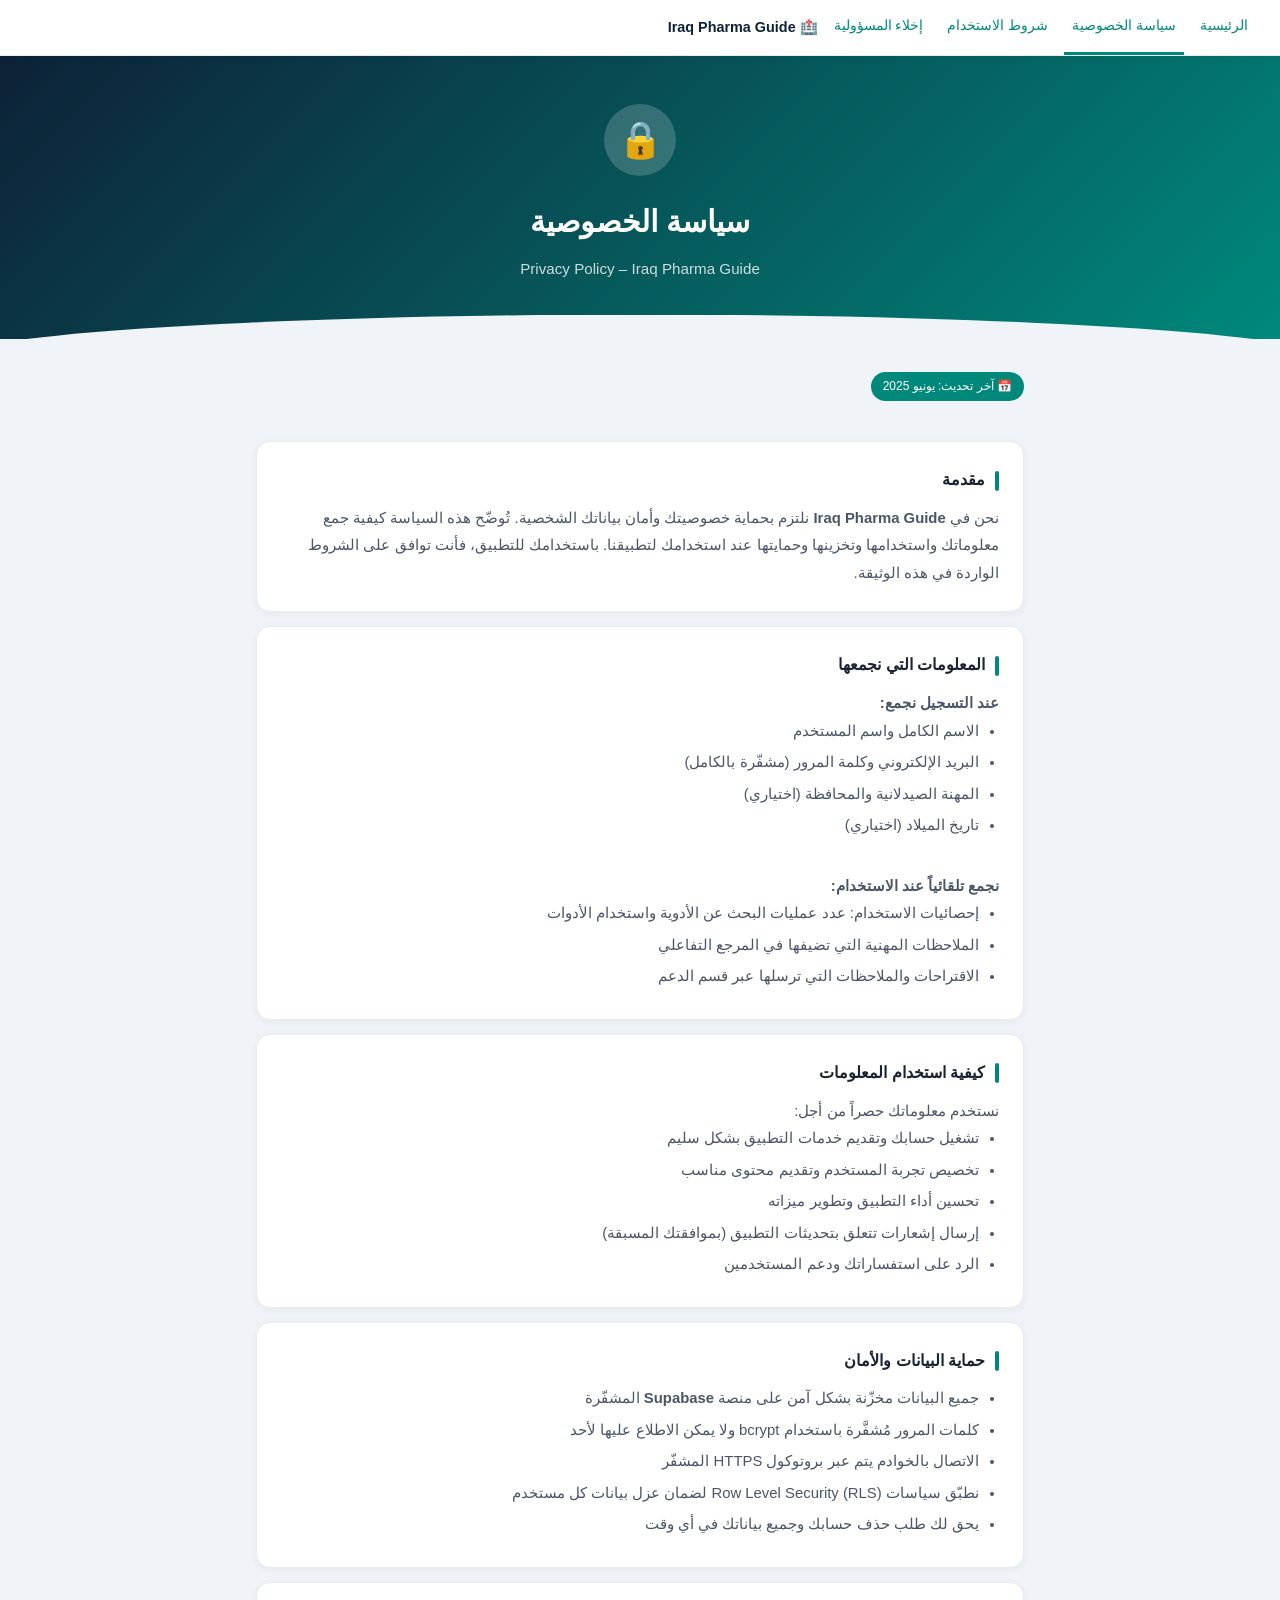
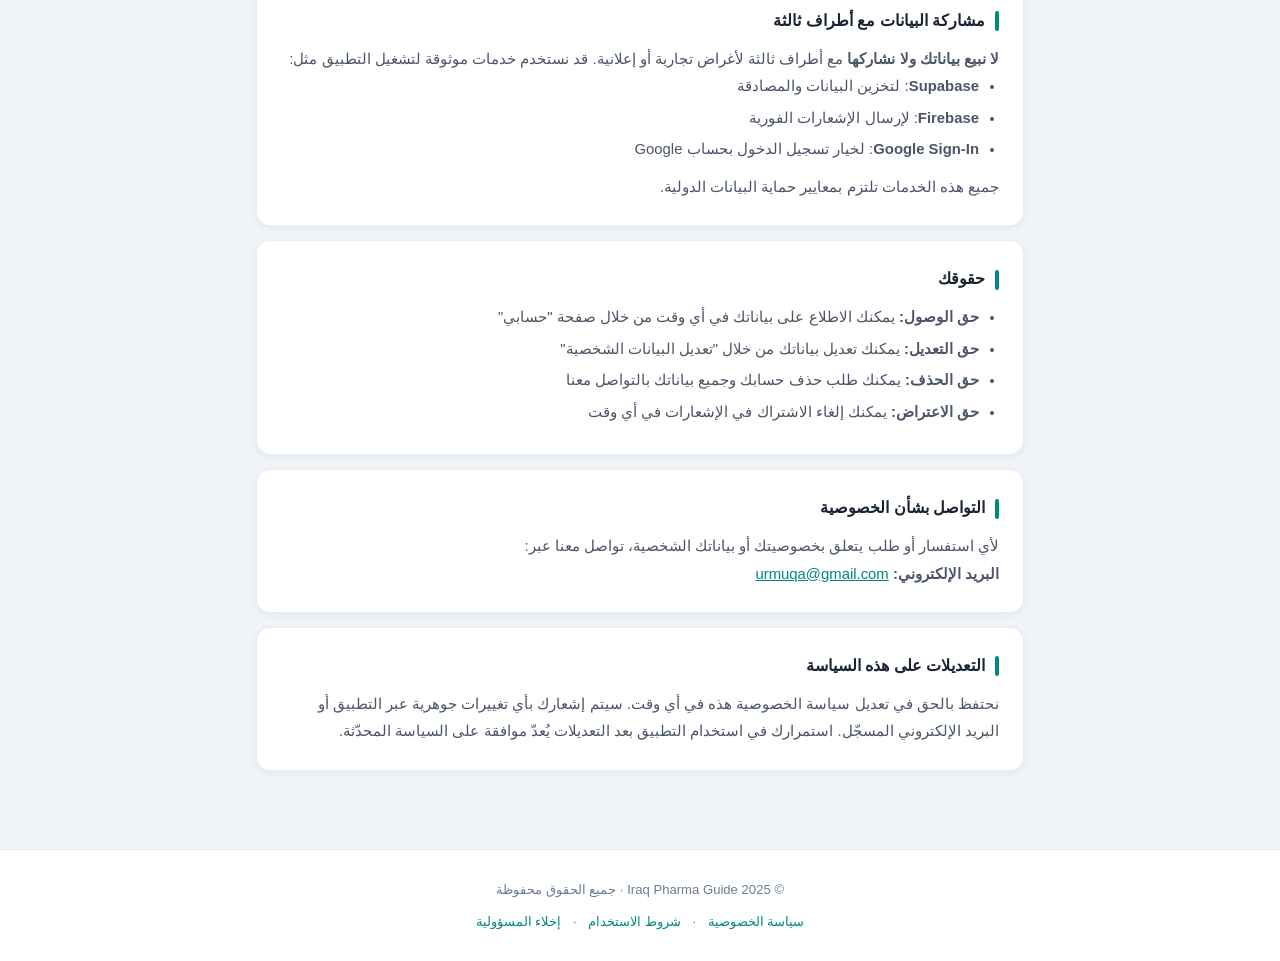
==== docs/privacy-policy.html @ 763eee90 "feat: major update — auth, profile, legal pages, force update, and more - Auth: email+Google only si" ====
<!DOCTYPE html>
<html lang="ar" dir="rtl">
<head>
  <meta charset="UTF-8">
  <meta name="viewport" content="width=device-width, initial-scale=1.0">
  <title>سياسة الخصوصية – Iraq Pharma Guide</title>
  <link rel="stylesheet" href="_shared.css">
  <style> :root { --accent: #00897B; } </style>
</head>
<body>
  <nav>
    <a href="index.html">الرئيسية</a>
    <a href="privacy-policy.html" class="active">سياسة الخصوصية</a>
    <a href="terms.html">شروط الاستخدام</a>
    <a href="disclaimer.html">إخلاء المسؤولية</a>
    <span class="brand">🏥 Iraq Pharma Guide</span>
  </nav>

  <div class="hero">
    <div class="hero-icon">🔒</div>
    <h1>سياسة الخصوصية</h1>
    <p>Privacy Policy – Iraq Pharma Guide</p>
  </div>

  <div class="container">
    <div style="margin-bottom:20px;">
      <span class="updated-badge">📅 آخر تحديث: يونيو 2025</span>
    </div>

    <div class="card">
      <div class="card-title">مقدمة</div>
      <p>
        نحن في <strong>Iraq Pharma Guide</strong> نلتزم بحماية خصوصيتك وأمان بياناتك الشخصية.
        تُوضّح هذه السياسة كيفية جمع معلوماتك واستخدامها وتخزينها وحمايتها عند استخدامك لتطبيقنا.
        باستخدامك للتطبيق، فأنت توافق على الشروط الواردة في هذه الوثيقة.
      </p>
    </div>

    <div class="card">
      <div class="card-title">المعلومات التي نجمعها</div>
      <p><strong>عند التسجيل نجمع:</strong></p>
      <ul>
        <li>الاسم الكامل واسم المستخدم</li>
        <li>البريد الإلكتروني وكلمة المرور (مشفّرة بالكامل)</li>
        <li>المهنة الصيدلانية والمحافظة (اختياري)</li>
        <li>تاريخ الميلاد (اختياري)</li>
      </ul>
      <br>
      <p><strong>نجمع تلقائياً عند الاستخدام:</strong></p>
      <ul>
        <li>إحصائيات الاستخدام: عدد عمليات البحث عن الأدوية واستخدام الأدوات</li>
        <li>الملاحظات المهنية التي تضيفها في المرجع التفاعلي</li>
        <li>الاقتراحات والملاحظات التي ترسلها عبر قسم الدعم</li>
      </ul>
    </div>

    <div class="card">
      <div class="card-title">كيفية استخدام المعلومات</div>
      <p>نستخدم معلوماتك حصراً من أجل:</p>
      <ul>
        <li>تشغيل حسابك وتقديم خدمات التطبيق بشكل سليم</li>
        <li>تخصيص تجربة المستخدم وتقديم محتوى مناسب</li>
        <li>تحسين أداء التطبيق وتطوير ميزاته</li>
        <li>إرسال إشعارات تتعلق بتحديثات التطبيق (بموافقتك المسبقة)</li>
        <li>الرد على استفساراتك ودعم المستخدمين</li>
      </ul>
    </div>

    <div class="card">
      <div class="card-title">حماية البيانات والأمان</div>
      <ul>
        <li>جميع البيانات مخزّنة بشكل آمن على منصة <strong>Supabase</strong> المشفّرة</li>
        <li>كلمات المرور مُشفَّرة باستخدام bcrypt ولا يمكن الاطلاع عليها لأحد</li>
        <li>الاتصال بالخوادم يتم عبر بروتوكول HTTPS المشفّر</li>
        <li>نطبّق سياسات Row Level Security (RLS) لضمان عزل بيانات كل مستخدم</li>
        <li>يحق لك طلب حذف حسابك وجميع بياناتك في أي وقت</li>
      </ul>
    </div>

    <div class="card">
      <div class="card-title">مشاركة البيانات مع أطراف ثالثة</div>
      <p>
        <strong>لا نبيع بياناتك ولا نشاركها</strong> مع أطراف ثالثة لأغراض تجارية أو إعلانية.
        قد نستخدم خدمات موثوقة لتشغيل التطبيق مثل:
      </p>
      <ul>
        <li><strong>Supabase</strong>: لتخزين البيانات والمصادقة</li>
        <li><strong>Firebase</strong>: لإرسال الإشعارات الفورية</li>
        <li><strong>Google Sign-In</strong>: لخيار تسجيل الدخول بحساب Google</li>
      </ul>
      <p style="margin-top:10px;">جميع هذه الخدمات تلتزم بمعايير حماية البيانات الدولية.</p>
    </div>

    <div class="card">
      <div class="card-title">حقوقك</div>
      <ul>
        <li><strong>حق الوصول:</strong> يمكنك الاطلاع على بياناتك في أي وقت من خلال صفحة "حسابي"</li>
        <li><strong>حق التعديل:</strong> يمكنك تعديل بياناتك من خلال "تعديل البيانات الشخصية"</li>
        <li><strong>حق الحذف:</strong> يمكنك طلب حذف حسابك وجميع بياناتك بالتواصل معنا</li>
        <li><strong>حق الاعتراض:</strong> يمكنك إلغاء الاشتراك في الإشعارات في أي وقت</li>
      </ul>
    </div>

    <div class="card">
      <div class="card-title">التواصل بشأن الخصوصية</div>
      <p>
        لأي استفسار أو طلب يتعلق بخصوصيتك أو بياناتك الشخصية، تواصل معنا عبر:<br>
        <strong>البريد الإلكتروني:</strong> <a href="mailto:urmuqa@gmail.com" style="color: var(--primary);">urmuqa@gmail.com</a>
      </p>
    </div>

    <div class="card">
      <div class="card-title">التعديلات على هذه السياسة</div>
      <p>
        نحتفظ بالحق في تعديل سياسة الخصوصية هذه في أي وقت.
        سيتم إشعارك بأي تغييرات جوهرية عبر التطبيق أو البريد الإلكتروني المسجّل.
        استمرارك في استخدام التطبيق بعد التعديلات يُعدّ موافقة على السياسة المحدّثة.
      </p>
    </div>
  </div>

  <footer>
    <p>© 2025 Iraq Pharma Guide · جميع الحقوق محفوظة</p>
    <div style="margin-top:8px;">
      <a href="privacy-policy.html">سياسة الخصوصية</a> ·
      <a href="terms.html">شروط الاستخدام</a> ·
      <a href="disclaimer.html">إخلاء المسؤولية</a>
    </div>
  </footer>
</body>
</html>
---- docs/_shared.css ----
/* Iraq Pharma Guide – Legal Pages Shared Styles */
*, *::before, *::after { box-sizing: border-box; margin: 0; padding: 0; }

:root {
  --primary:  #00897B;
  --navy:     #0D2137;
  --text:     #1A2332;
  --muted:    #6B7C93;
  --bg:       #F0F4F8;
  --card:     #FFFFFF;
  --border:   #E8EDF2;
  --radius:   14px;
}

body {
  font-family: 'Segoe UI', 'Helvetica Neue', Arial, sans-serif;
  background: var(--bg);
  color: var(--text);
  direction: rtl;
  line-height: 1.8;
  min-height: 100vh;
}

/* ── Header ── */
.hero {
  background: linear-gradient(135deg, var(--navy) 0%, var(--primary) 100%);
  color: #fff;
  padding: 48px 24px 56px;
  text-align: center;
  position: relative;
  overflow: hidden;
}
.hero::after {
  content: '';
  position: absolute;
  bottom: -24px; left: 0; right: 0;
  height: 48px;
  background: var(--bg);
  clip-path: ellipse(55% 100% at 50% 100%);
}
.hero-icon {
  width: 72px; height: 72px;
  background: rgba(255,255,255,.18);
  border-radius: 50%;
  display: flex; align-items: center; justify-content: center;
  margin: 0 auto 18px;
  font-size: 36px;
}
.hero h1 { font-size: 1.9rem; font-weight: 700; margin-bottom: 6px; }
.hero p  { font-size: .95rem; opacity: .8; }

/* ── Nav bar ── */
nav {
  background: #fff;
  border-bottom: 1px solid var(--border);
  padding: 0 24px;
  display: flex;
  align-items: center;
  gap: 8px;
  font-size: .85rem;
  position: sticky; top: 0; z-index: 100;
  box-shadow: 0 2px 8px rgba(0,0,0,.05);
}
nav a {
  color: var(--primary);
  text-decoration: none;
  padding: 14px 8px;
  border-bottom: 3px solid transparent;
  transition: border-color .2s;
}
nav a.active, nav a:hover { border-color: var(--primary); }
nav .brand { font-weight: 700; color: var(--navy); margin-left: auto; font-size: .9rem; }

/* ── Content ── */
.container {
  max-width: 800px;
  margin: 0 auto;
  padding: 32px 16px 64px;
}

.card {
  background: var(--card);
  border-radius: var(--radius);
  padding: 24px;
  margin-bottom: 14px;
  box-shadow: 0 2px 8px rgba(0,0,0,.05);
  border: 1px solid var(--border);
}
.card-title {
  font-size: 1rem;
  font-weight: 700;
  color: var(--text);
  margin-bottom: 10px;
  display: flex;
  align-items: center;
  gap: 10px;
}
.card-title::before {
  content: '';
  display: inline-block;
  width: 4px; height: 20px;
  background: var(--accent, var(--primary));
  border-radius: 2px;
  flex-shrink: 0;
}
.card p, .card li { font-size: .93rem; color: #4A5568; line-height: 1.85; }
.card ul { padding-right: 20px; }
.card ul li { margin-bottom: 4px; }

/* ── Warning card ── */
.warning-card {
  background: #FFF8E1;
  border-color: #FFE082;
}
.warning-card .card-title { color: #E65100; }
.warning-card .card-title::before { background: #FF9800; }

/* ── Footer ── */
footer {
  text-align: center;
  padding: 28px 16px;
  color: var(--muted);
  font-size: .82rem;
  border-top: 1px solid var(--border);
  background: #fff;
}
footer a { color: var(--primary); text-decoration: none; margin: 0 8px; }

/* ── Last updated badge ── */
.updated-badge {
  display: inline-flex;
  align-items: center;
  gap: 6px;
  background: var(--primary);
  color: #fff;
  font-size: .75rem;
  padding: 4px 12px;
  border-radius: 20px;
  margin-bottom: 20px;
}

@media (max-width: 600px) {
  .hero h1 { font-size: 1.5rem; }
  nav { flex-wrap: wrap; padding: 8px 12px; }
}
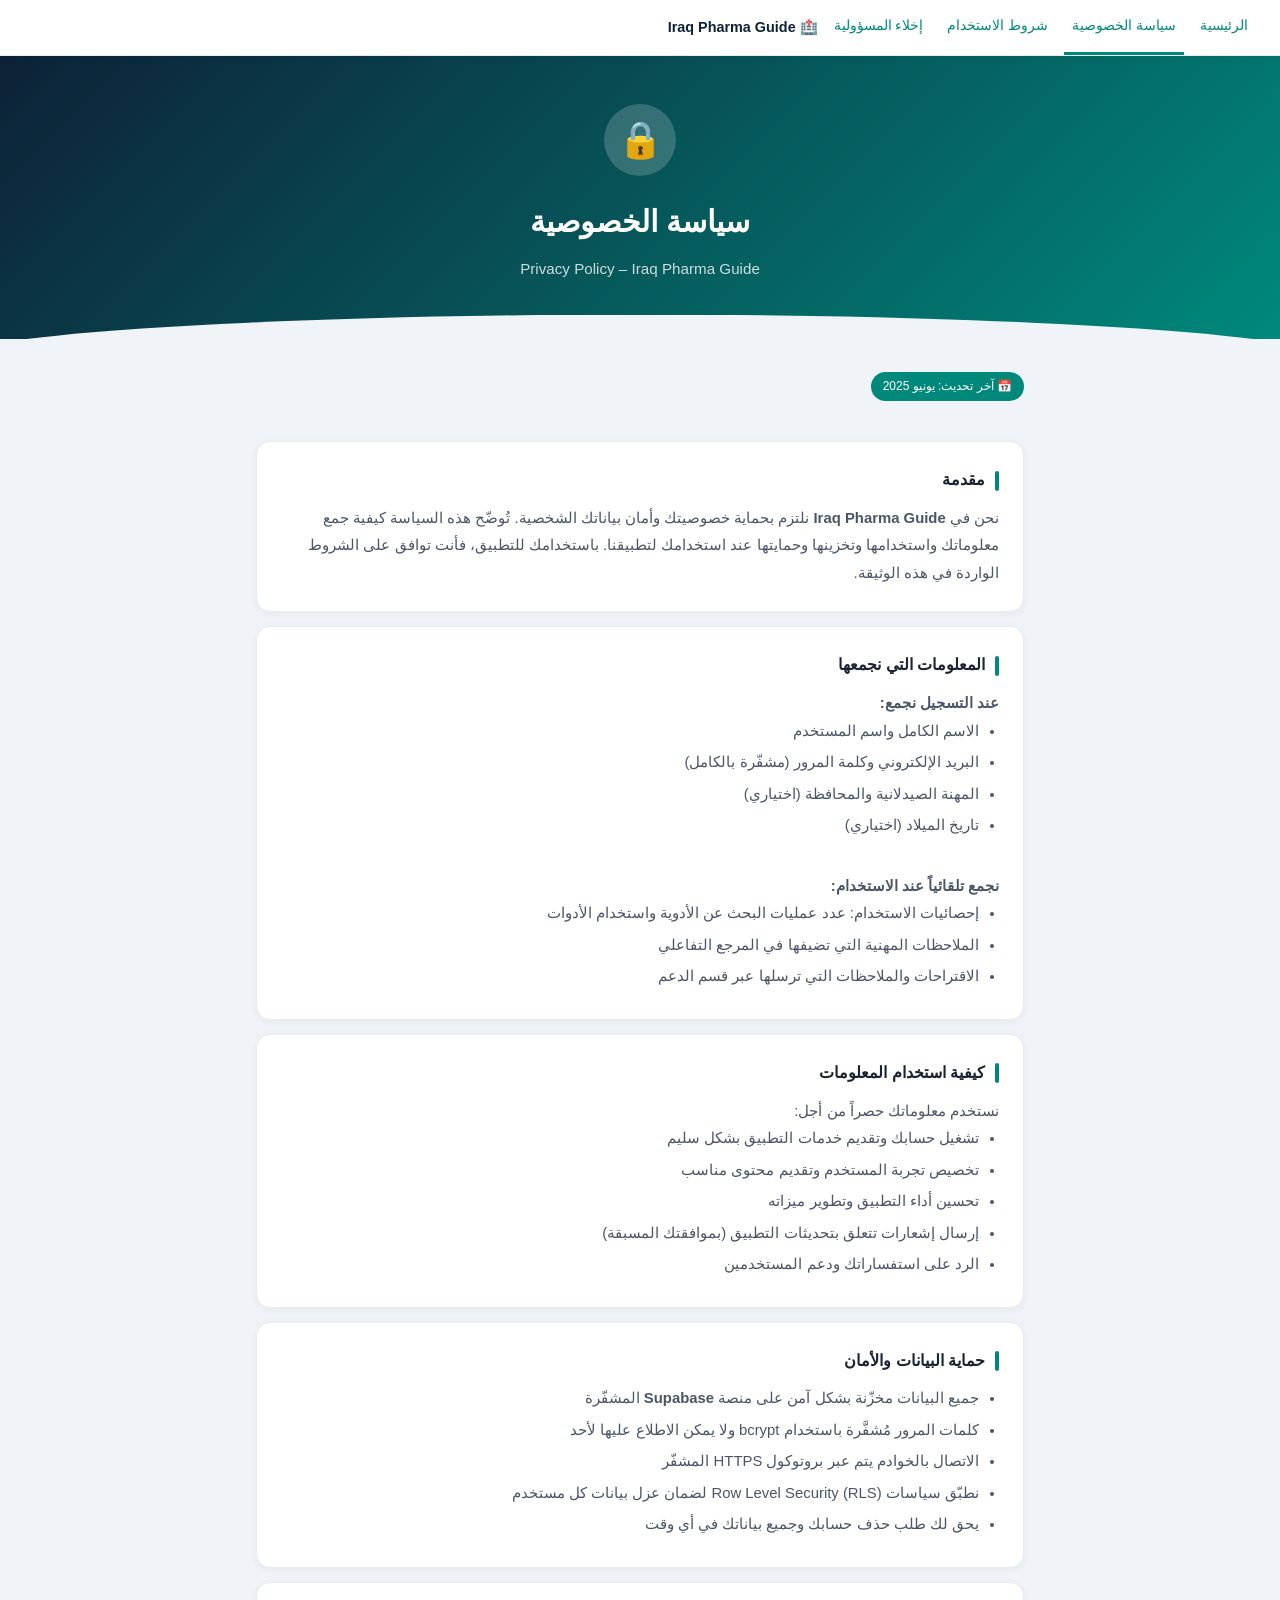
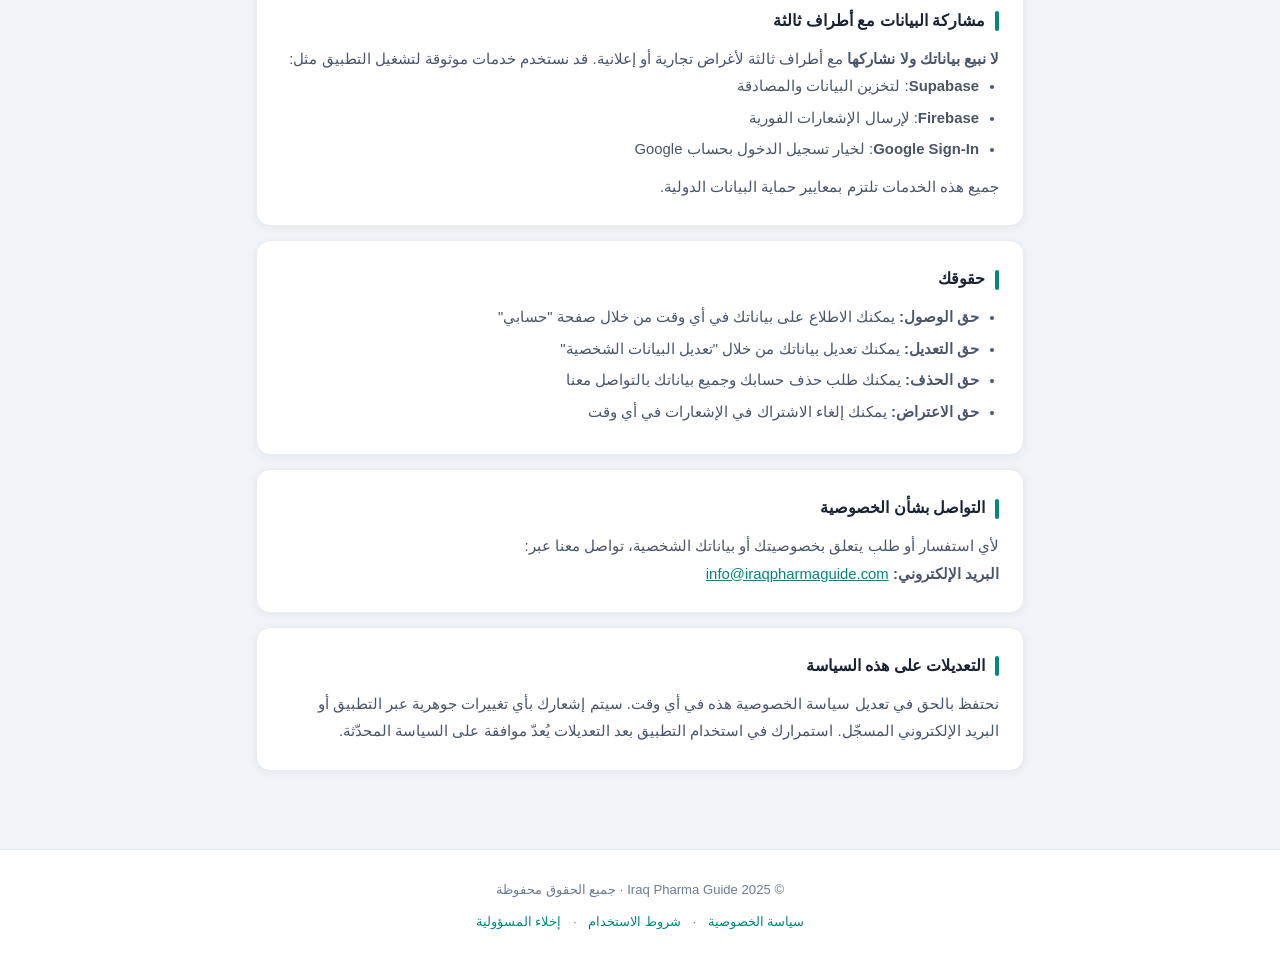
==== commit 77c7416b: "Fix iOS Info.plist permissions and bump build number" ====
--- a/docs/privacy-policy.html
+++ b/docs/privacy-policy.html
@@ -105,7 +105,7 @@
       <div class="card-title">التواصل بشأن الخصوصية</div>
       <p>
         لأي استفسار أو طلب يتعلق بخصوصيتك أو بياناتك الشخصية، تواصل معنا عبر:<br>
-        <strong>البريد الإلكتروني:</strong> <a href="mailto:urmuqa@gmail.com" style="color: var(--primary);">urmuqa@gmail.com</a>
+        <strong>البريد الإلكتروني:</strong> <a href="mailto:info@iraqpharmaguide.com" style="color: var(--primary);">info@iraqpharmaguide.com</a>
       </p>
     </div>
 
